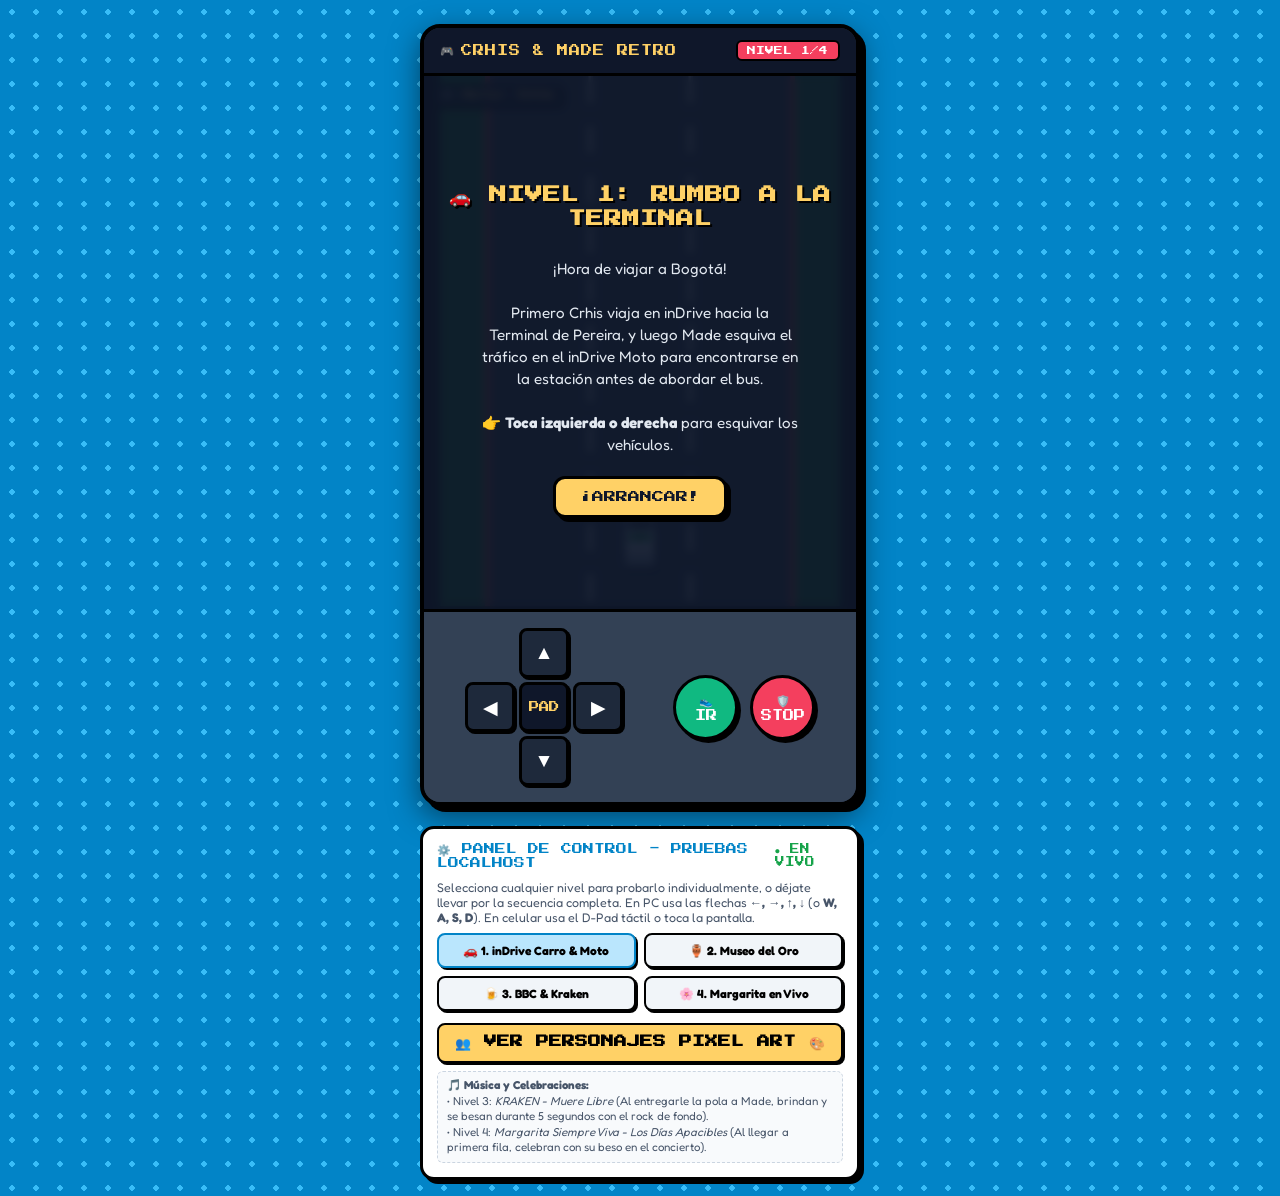
==== test-minijuegos.html @ b4dc98af "feat: Integrar minijuegos 2D retro antes de la propuesta y actualizar cancion de Vineta 2 a Bruno Ma" ====
<!DOCTYPE html>
<html lang="es">
<head>
  <meta charset="UTF-8">
  <meta name="viewport" content="width=device-width, initial-scale=1.0, maximum-scale=1.0, user-scalable=no">
  <title>🧪 Laboratorio de Minijuegos 2D Pixel Art - Crhis & Made</title>
  
  <!-- Fuentes Retro -->
  <link rel="preconnect" href="https://fonts.googleapis.com">
  <link rel="preconnect" href="https://fonts.gstatic.com" crossorigin>
  <link href="https://fonts.googleapis.com/css2?family=Fredoka:wght@400;600;700&family=Press+Start+2P&display=swap" rel="stylesheet">
  
  <link rel="stylesheet" href="minijuegos.css">
</head>
<body class="game-page-body">

  <div class="arcade-wrapper">
    
    <!-- Encabezado del Arcade -->
    <header class="arcade-header">
      <div class="arcade-brand">
        <span>🎮</span>
        <span>CRHIS & MADE RETRO</span>
      </div>
      <div class="level-indicator-badge" id="hudLevelTag">NIVEL 1/4</div>
    </header>

    <!-- Pantalla del Juego (Canvas + HUD + Modales) -->
    <div class="game-screen-area">
      
      <!-- HUD en vivo -->
      <div class="game-hud-overlay">
        <div class="hud-item timer" id="hudParam">🏁 Meta: 500m</div>
        <div class="hud-item volume-meter" id="hudVolume" style="display: none;">🔊 15%</div>
      </div>

      <!-- Pantalla Canvas Pixel Art -->
      <canvas id="gameCanvas"></canvas>

      <!-- Overlay de Mensajes, Instrucciones y Game Over -->
      <div class="game-msg-overlay" id="gameOverlay">
        <h2 class="game-msg-title intro" id="overlayTitle">🚗 NIVEL 1</h2>
        <p class="game-msg-desc" id="overlayDesc">
          Cargando aventura de Crhis y Made...
        </p>
        <button class="game-btn-start" id="overlayStartBtn">¡ARRANCAR!</button>
      </div>

    </div>

    <!-- Zona de Controles Táctiles para Celular -->
    <div class="arcade-controls-area">
      <div class="controls-row">
        
        <!-- D-PAD VIRTUAL -->
        <div class="dpad-container">
          <div></div>
          <button class="dpad-btn" id="dpadUp" aria-label="Arriba">▲</button>
          <div></div>
          <button class="dpad-btn" id="dpadLeft" aria-label="Izquierda">◀</button>
          <div class="dpad-btn center-btn">PAD</div>
          <button class="dpad-btn" id="dpadRight" aria-label="Derecha">▶</button>
          <div></div>
          <button class="dpad-btn" id="dpadDown" aria-label="Abajo">▼</button>
          <div></div>
        </div>

        <!-- BOTONES DE ACCIÓN (DETENERSE / FRENAR EN ZONAS SEGURAS O AVANZAR) -->
        <div class="action-buttons-group">
          <button class="game-action-btn btn-speed" id="btnActionWalk">
            <span>👟</span>
            <span>IR</span>
          </button>
          <button class="game-action-btn btn-stop" id="btnActionStop">
            <span>🛡️</span>
            <span>STOP</span>
          </button>
        </div>

      </div>
    </div>

  </div>

  <!-- PANEL DE PRUEBAS PARA CRISTIAN (LOCALHOST) -->
  <section class="dev-test-panel">
    <div class="dev-test-title">
      <span>⚙️ PANEL DE CONTROL - PRUEBAS LOCALHOST</span>
      <span style="font-size: 0.6rem; color: #16a34a;">● EN VIVO</span>
    </div>
    
    <p style="font-size: 0.78rem; color: #475569; margin-bottom: 0.5rem;">
      Selecciona cualquier nivel para probarlo individualmente, o déjate llevar por la secuencia completa. En PC usa las flechas <strong>←, →, ↑, ↓</strong> (o <strong>W, A, S, D</strong>). En celular usa el D-Pad táctil o toca la pantalla.
    </p>

    <div class="dev-buttons-grid">
      <button class="dev-btn active" id="devBtnLevel1" onclick="gameInstance.setupLevel(1)">
        🚗 1. inDrive Carro & Moto
      </button>
      <button class="dev-btn" id="devBtnLevel2" onclick="gameInstance.setupLevel(2)">
        🏺 2. Museo del Oro
      </button>
      <button class="dev-btn" id="devBtnLevel3" onclick="gameInstance.setupLevel(3)">
        🍺 3. BBC & Kraken
      </button>
      <button class="dev-btn" id="devBtnLevel4" onclick="gameInstance.setupLevel(4)">
        🌸 4. Margarita en Vivo
      </button>
    </div>

    <div style="margin: 0.75rem 0 0.5rem 0;">
      <button class="dev-btn" onclick="openCharacterGallery()" style="width: 100%; background: #ffd166; font-size: 0.8rem; font-family: var(--font-pixel); padding: 0.6rem;">
        👥 VER PERSONAJES PIXEL ART 🎨
      </button>
    </div>

    <div class="audio-debug-info">
      <strong>🎵 Música y Celebraciones:</strong><br>
      • Nivel 3: <em>KRAKEN - Muere Libre</em> (Al entregarle la pola a Made, brindan y se besan durante 5 segundos con el rock de fondo).<br>
      • Nivel 4: <em>Margarita Siempre Viva - Los Días Apacibles</em> (Al llegar a primera fila, celebran con su beso en el concierto).
    </div>
  </section>

  <!-- MODAL: GALERÍA DE PERSONAJES PIXEL ART -->
  <div class="game-msg-overlay hidden" id="galleryModal" style="z-index: 50; overflow-y: auto; padding: 1rem;">
    <div style="background: #1e293b; border: 3px solid #000; border-radius: 16px; padding: 1.25rem; max-width: 380px; width: 100%; text-align: center; box-shadow: 6px 6px 0 #000;">
      <h2 style="font-family: var(--font-pixel); font-size: 0.85rem; color: #ffd166; margin-bottom: 0.5rem;">
        🎨 PERSONAJES PIXEL ART 2D
      </h2>
      <p style="font-size: 0.8rem; color: #cbd5e1; margin-bottom: 1rem;">
        Modelos adaptados con peinado de lado, gafitas, buso de capota, vestidito y los 4 rockeros para los escenarios:
      </p>

      <img src="images/sprites_sheet_concept.jpg" alt="Hoja de Sprites Concepto" style="width: 100%; border: 2px solid #000; border-radius: 8px; margin-bottom: 1rem; image-rendering: pixelated; box-shadow: 2px 2px 0 #000;">

      <div style="text-align: left; font-size: 0.75rem; color: #e2e8f0; line-height: 1.5; background: #0f172a; padding: 0.75rem; border-radius: 8px; border: 1.5px solid #334155; margin-bottom: 1rem;">
        • <strong>Crhis:</strong> Peinado de lado, gafas de marco grueso, buso con capota, jeans y tenis.<br>
        • <strong>Made:</strong> Cabello negro, vestidito campesino celeste con hombros descubiertos, aretes dorados.<br>
        • <strong>Rockero Cresta:</strong> Punk con cresta mohawk roja, lados rapados, chaqueta con tachas.<br>
        • <strong>Rockero Melenudo:</strong> Heavy metalero con melena larga y camiseta negra de banda.<br>
        • <strong>Rockera Pelo Rojo:</strong> Chica alternativa con cabello rojo fuego y corset.<br>
        • <strong>Rockera Pelo Violeta:</strong> Chica con cabello morado eléctrico y chaleco rockero.
      </div>

      <button class="game-btn-start" onclick="closeCharacterGallery()" style="width: 100%;">
        ¡VOLVER AL JUEGO! 🎮
      </button>
    </div>
  </div>

  <script>
    function openCharacterGallery() {
      document.getElementById('galleryModal').classList.remove('hidden');
    }
    function closeCharacterGallery() {
      document.getElementById('galleryModal').classList.add('hidden');
    }
  </script>

  <script src="minijuegos.js"></script>
</body>
</html>
---- minijuegos.css ----
/* ============================================================
   ESTILOS DE MINIJUEGOS EN PIXEL ART (2D MOBILE & DESKTOP)
   ============================================================ */

:root {
  --game-bg: #0f172a;
  --accent-blue: #38bdf8;
  --accent-yellow: #ffd166;
  --accent-pink: #f43f5e;
  --accent-green: #10b981;
  --font-pixel: 'Press Start 2P', monospace, sans-serif;
  --font-retro: 'Fredoka', cursive, sans-serif;
}

.arcade-wrapper,
.arcade-wrapper *,
.dev-test-panel,
.dev-test-panel * {
  box-sizing: border-box;
  user-select: none;
  -webkit-user-select: none;
}

/* Sección Arcade integrada en el Cómic */
.minigames-arcade-section {
  width: 100%;
  max-width: 680px;
  margin: 2rem auto;
  padding: 0 0.5rem;
  box-sizing: border-box;
}

.arcade-intro-card {
  background: #ffffff;
  border: 3.5px solid var(--dark, #0f172a);
  border-radius: 18px;
  box-shadow: 6px 6px 0px var(--dark, #0f172a);
  padding: 1.5rem 1rem;
  text-align: center;
  margin-bottom: 1.25rem;
}

body.game-page-body {
  background: #0284c7;
  background-image: 
    radial-gradient(#38bdf8 15%, transparent 16%),
    radial-gradient(#0284c7 15%, transparent 16%);
  background-size: 24px 24px;
  background-position: 0 0, 12px 12px;
  font-family: var(--font-retro);
  color: #fff;
  min-height: 100vh;
  display: flex;
  flex-direction: column;
  align-items: center;
  justify-content: flex-start;
  padding: 0.5rem;
  overflow-x: hidden;
}

/* Contenedor Principal tipo GameBoy / Arcade Celular */
.arcade-wrapper {
  width: 100%;
  max-width: 440px;
  background: #1e293b;
  border: 4px solid #000;
  border-radius: 20px;
  box-shadow: 0 10px 30px rgba(0,0,0,0.5), 6px 6px 0px #000;
  display: flex;
  flex-direction: column;
  overflow: hidden;
  margin: 0.5rem auto;
}

/* Header del Arcade */
.arcade-header {
  background: #0f172a;
  padding: 0.75rem 1rem;
  border-bottom: 3px solid #000;
  display: flex;
  align-items: center;
  justify-content: space-between;
}

.arcade-brand {
  font-family: var(--font-pixel);
  font-size: 0.7rem;
  color: var(--accent-yellow);
  letter-spacing: 1px;
  display: flex;
  align-items: center;
  gap: 0.4rem;
}

.level-indicator-badge {
  background: var(--accent-pink);
  color: #fff;
  font-family: var(--font-pixel);
  font-size: 0.55rem;
  padding: 0.25rem 0.6rem;
  border-radius: 6px;
  border: 2px solid #000;
}

/* Pantalla del Juego (Canvas) */
.game-screen-area {
  position: relative;
  width: 100%;
  background: #050b14;
  display: flex;
  justify-content: center;
  align-items: center;
  overflow: hidden;
}

#gameCanvas {
  display: block;
  width: 100%;
  max-width: 400px;
  height: auto;
  aspect-ratio: 3 / 4;
  image-rendering: pixelated;
  image-rendering: crisp-edges;
  background: #000;
  border-bottom: 3px solid #000;
}

/* HUD Superior sobre el Canvas */
.game-hud-overlay {
  position: absolute;
  top: 8px;
  left: 8px;
  right: 8px;
  display: flex;
  justify-content: space-between;
  align-items: center;
  pointer-events: none;
  z-index: 10;
}

.hud-item {
  background: rgba(15, 23, 42, 0.85);
  border: 2px solid #000;
  border-radius: 6px;
  padding: 0.25rem 0.5rem;
  font-family: var(--font-pixel);
  font-size: 0.58rem;
  color: #fff;
  box-shadow: 2px 2px 0 #000;
  display: flex;
  align-items: center;
  gap: 0.35rem;
}

.hud-item.timer {
  color: var(--accent-yellow);
}

.hud-item.distance {
  color: var(--accent-blue);
}

.hud-item.volume-meter {
  color: var(--accent-green);
}

/* Modales y Mensajes Flotantes sobre el Canvas */
.game-msg-overlay {
  position: absolute;
  inset: 0;
  background: rgba(15, 23, 42, 0.92);
  display: flex;
  flex-direction: column;
  align-items: center;
  justify-content: center;
  text-align: center;
  padding: 1.5rem;
  z-index: 20;
  backdrop-filter: blur(4px);
}

.game-msg-overlay.hidden {
  display: none !important;
}

.game-msg-title {
  font-family: var(--font-pixel);
  font-size: 1.1rem;
  margin-bottom: 0.75rem;
  line-height: 1.4;
  text-shadow: 2px 2px 0 #000;
}

.game-msg-title.success {
  color: var(--accent-green);
}

.game-msg-title.fail {
  color: var(--accent-pink);
}

.game-msg-title.intro {
  color: var(--accent-yellow);
}

.game-msg-desc {
  font-size: 0.95rem;
  line-height: 1.45;
  color: #e2e8f0;
  margin-bottom: 1.25rem;
  max-width: 320px;
}

.game-btn-start {
  background: var(--accent-yellow);
  color: #0f172a;
  border: 3px solid #000;
  border-radius: 12px;
  padding: 0.75rem 1.5rem;
  font-family: var(--font-pixel);
  font-size: 0.75rem;
  cursor: pointer;
  box-shadow: 4px 4px 0 #000;
  transition: transform 0.1s, box-shadow 0.1s;
}

.game-btn-start:active {
  transform: translate(2px, 2px);
  box-shadow: 2px 2px 0 #000;
}

/* Zona de Controles Táctiles (GamePad para Móviles) */
.arcade-controls-area {
  background: #334155;
  padding: 1rem;
  display: flex;
  flex-direction: column;
  gap: 0.75rem;
  border-top: 3px solid #000;
}

.controls-row {
  display: flex;
  justify-content: space-around;
  align-items: center;
}

/* D-PAD Virtual */
.dpad-container {
  display: grid;
  grid-template-columns: repeat(3, 50px);
  grid-template-rows: repeat(3, 50px);
  gap: 4px;
}

.dpad-btn {
  background: #1e293b;
  border: 3px solid #000;
  border-radius: 8px;
  color: #fff;
  font-size: 1.2rem;
  display: flex;
  align-items: center;
  justify-content: center;
  cursor: pointer;
  box-shadow: 2px 2px 0 #000;
  touch-action: manipulation;
}

.dpad-btn:active, .dpad-btn.pressed {
  background: var(--accent-yellow);
  color: #000;
  transform: translate(1px, 1px);
  box-shadow: 1px 1px 0 #000;
}

.dpad-btn.center-btn {
  background: #0f172a;
  font-size: 0.65rem;
  font-family: var(--font-pixel);
  color: var(--accent-yellow);
}

/* Botones de Acción (A / B / Freno) */
.action-buttons-group {
  display: flex;
  gap: 0.75rem;
  align-items: center;
}

.game-action-btn {
  width: 65px;
  height: 65px;
  border-radius: 50%;
  border: 3px solid #000;
  font-family: var(--font-pixel);
  font-size: 0.7rem;
  color: #fff;
  cursor: pointer;
  display: flex;
  flex-direction: column;
  align-items: center;
  justify-content: center;
  gap: 2px;
  box-shadow: 3px 3px 0 #000;
  touch-action: manipulation;
}

.game-action-btn.btn-stop {
  background: var(--accent-pink);
}

.game-action-btn.btn-speed {
  background: var(--accent-green);
}

.game-action-btn:active, .game-action-btn.pressed {
  transform: translate(2px, 2px);
  box-shadow: 1px 1px 0 #000;
}

/* Barra de Pruebas de Desarrollo (Para Cristian probar cada minijuego) */
.dev-test-panel {
  width: 100%;
  max-width: 440px;
  background: #ffffff;
  color: #0f172a;
  border: 3px solid #000;
  border-radius: 14px;
  padding: 0.85rem;
  margin-top: 0.75rem;
  box-shadow: 4px 4px 0 #000;
  font-size: 0.85rem;
}

.dev-test-title {
  font-family: var(--font-pixel);
  font-size: 0.68rem;
  color: #0284c7;
  margin-bottom: 0.5rem;
  display: flex;
  align-items: center;
  justify-content: space-between;
}

.dev-buttons-grid {
  display: grid;
  grid-template-columns: repeat(2, 1fr);
  gap: 0.5rem;
  margin-bottom: 0.6rem;
}

.dev-btn {
  background: #f1f5f9;
  border: 2px solid #000;
  border-radius: 8px;
  padding: 0.5rem;
  font-family: var(--font-retro);
  font-weight: 700;
  font-size: 0.75rem;
  cursor: pointer;
  text-align: center;
  box-shadow: 2px 2px 0 #000;
}

.dev-btn:hover {
  background: var(--accent-yellow);
}

.dev-btn.active {
  background: #bae6fd;
  border-color: #0284c7;
}

.audio-debug-info {
  background: #f8fafc;
  border: 1.5px dashed #cbd5e1;
  border-radius: 6px;
  padding: 0.4rem 0.6rem;
  font-size: 0.72rem;
  color: #475569;
  line-height: 1.35;
}
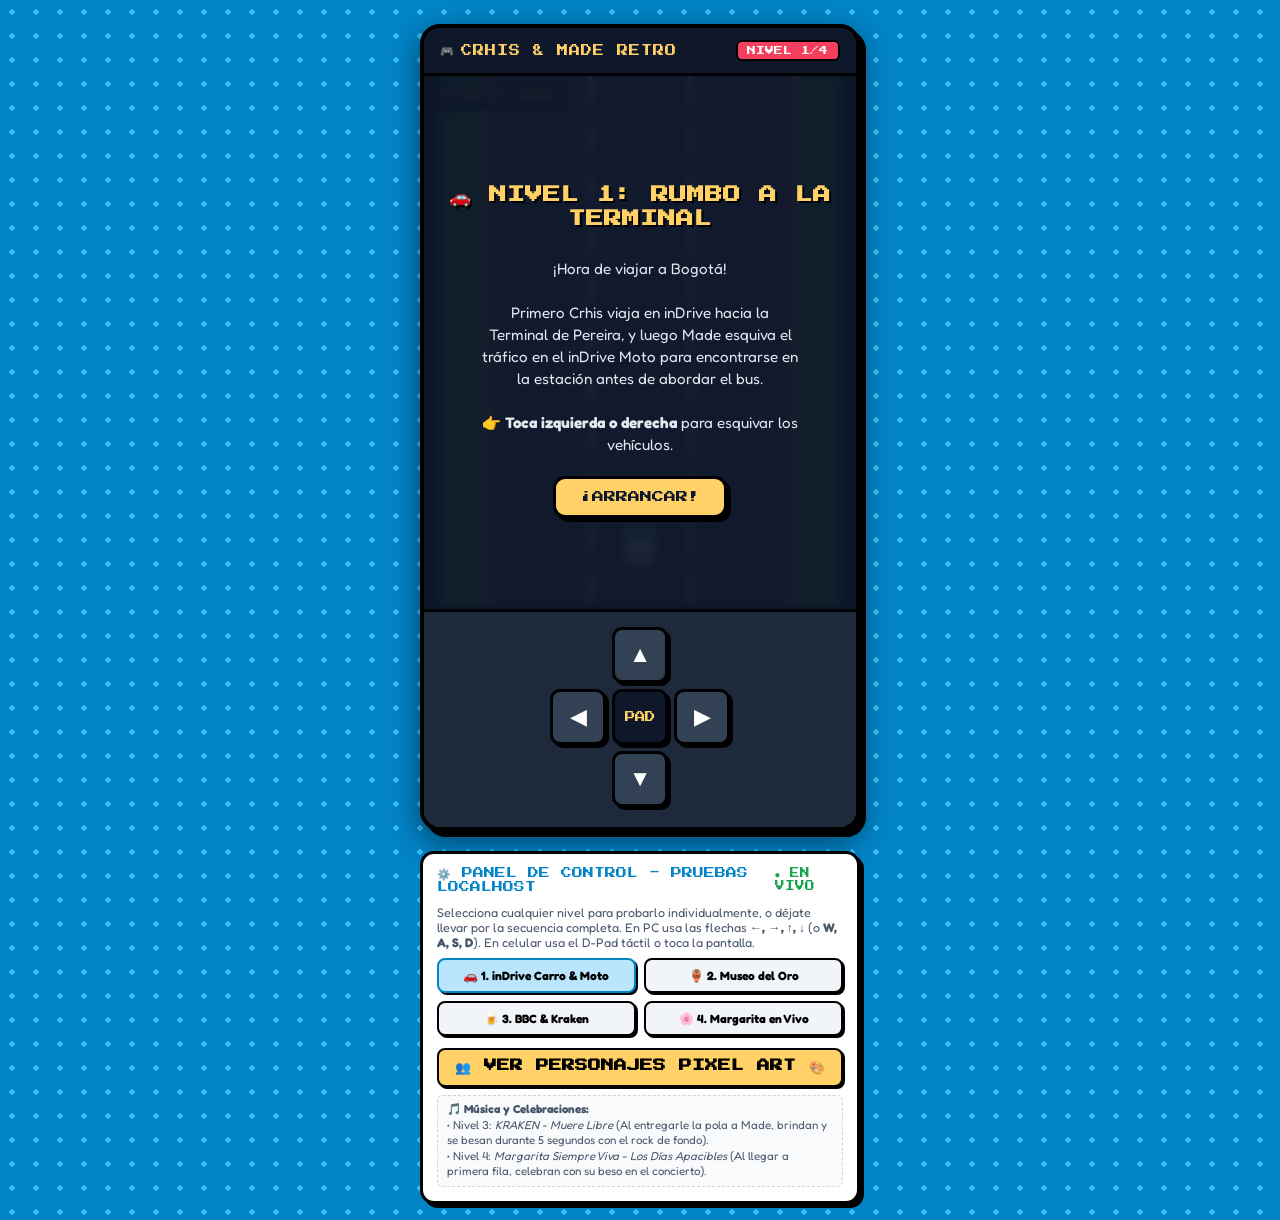
==== commit 31d17edb: "perf: Optimizar velocidad para celular con delta-time, centrar D-pad y quitar botones y volumen inne" ====
--- a/test-minijuegos.html
+++ b/test-minijuegos.html
@@ -31,7 +31,6 @@
       <!-- HUD en vivo -->
       <div class="game-hud-overlay">
         <div class="hud-item timer" id="hudParam">🏁 Meta: 500m</div>
-        <div class="hud-item volume-meter" id="hudVolume" style="display: none;">🔊 15%</div>
       </div>
 
       <!-- Pantalla Canvas Pixel Art -->
@@ -63,18 +62,6 @@
           <div></div>
           <button class="dpad-btn" id="dpadDown" aria-label="Abajo">▼</button>
           <div></div>
-        </div>
-
-        <!-- BOTONES DE ACCIÓN (DETENERSE / FRENAR EN ZONAS SEGURAS O AVANZAR) -->
-        <div class="action-buttons-group">
-          <button class="game-action-btn btn-speed" id="btnActionWalk">
-            <span>👟</span>
-            <span>IR</span>
-          </button>
-          <button class="game-action-btn btn-stop" id="btnActionStop">
-            <span>🛡️</span>
-            <span>STOP</span>
-          </button>
         </div>
 
       </div>
--- a/minijuegos.css
+++ b/minijuegos.css
@@ -160,10 +160,6 @@
   color: var(--accent-blue);
 }
 
-.hud-item.volume-meter {
-  color: var(--accent-green);
-}
-
 /* Modales y Mensajes Flotantes sobre el Canvas */
 .game-msg-overlay {
   position: absolute;
@@ -231,46 +227,50 @@
 
 /* Zona de Controles Táctiles (GamePad para Móviles) */
 .arcade-controls-area {
-  background: #334155;
-  padding: 1rem;
+  background: #1e293b;
+  padding: 0.9rem 1rem 1.25rem 1rem;
   display: flex;
   flex-direction: column;
-  gap: 0.75rem;
+  align-items: center;
   border-top: 3px solid #000;
 }
 
 .controls-row {
   display: flex;
-  justify-content: space-around;
-  align-items: center;
+  justify-content: center;
+  align-items: center;
+  width: 100%;
 }
 
 /* D-PAD Virtual */
 .dpad-container {
   display: grid;
-  grid-template-columns: repeat(3, 50px);
-  grid-template-rows: repeat(3, 50px);
-  gap: 4px;
+  grid-template-columns: repeat(3, 56px);
+  grid-template-rows: repeat(3, 56px);
+  gap: 6px;
+  touch-action: none;
 }
 
 .dpad-btn {
-  background: #1e293b;
-  border: 3px solid #000;
-  border-radius: 8px;
+  background: #334155;
+  border: 3.5px solid #000;
+  border-radius: 10px;
   color: #fff;
-  font-size: 1.2rem;
+  font-size: 1.4rem;
   display: flex;
   align-items: center;
   justify-content: center;
   cursor: pointer;
-  box-shadow: 2px 2px 0 #000;
-  touch-action: manipulation;
+  box-shadow: 3px 3px 0 #000;
+  touch-action: none;
+  -webkit-user-select: none;
+  user-select: none;
 }
 
 .dpad-btn:active, .dpad-btn.pressed {
   background: var(--accent-yellow);
   color: #000;
-  transform: translate(1px, 1px);
+  transform: translate(2px, 2px);
   box-shadow: 1px 1px 0 #000;
 }
 
@@ -279,44 +279,6 @@
   font-size: 0.65rem;
   font-family: var(--font-pixel);
   color: var(--accent-yellow);
-}
-
-/* Botones de Acción (A / B / Freno) */
-.action-buttons-group {
-  display: flex;
-  gap: 0.75rem;
-  align-items: center;
-}
-
-.game-action-btn {
-  width: 65px;
-  height: 65px;
-  border-radius: 50%;
-  border: 3px solid #000;
-  font-family: var(--font-pixel);
-  font-size: 0.7rem;
-  color: #fff;
-  cursor: pointer;
-  display: flex;
-  flex-direction: column;
-  align-items: center;
-  justify-content: center;
-  gap: 2px;
-  box-shadow: 3px 3px 0 #000;
-  touch-action: manipulation;
-}
-
-.game-action-btn.btn-stop {
-  background: var(--accent-pink);
-}
-
-.game-action-btn.btn-speed {
-  background: var(--accent-green);
-}
-
-.game-action-btn:active, .game-action-btn.pressed {
-  transform: translate(2px, 2px);
-  box-shadow: 1px 1px 0 #000;
 }
 
 /* Barra de Pruebas de Desarrollo (Para Cristian probar cada minijuego) */
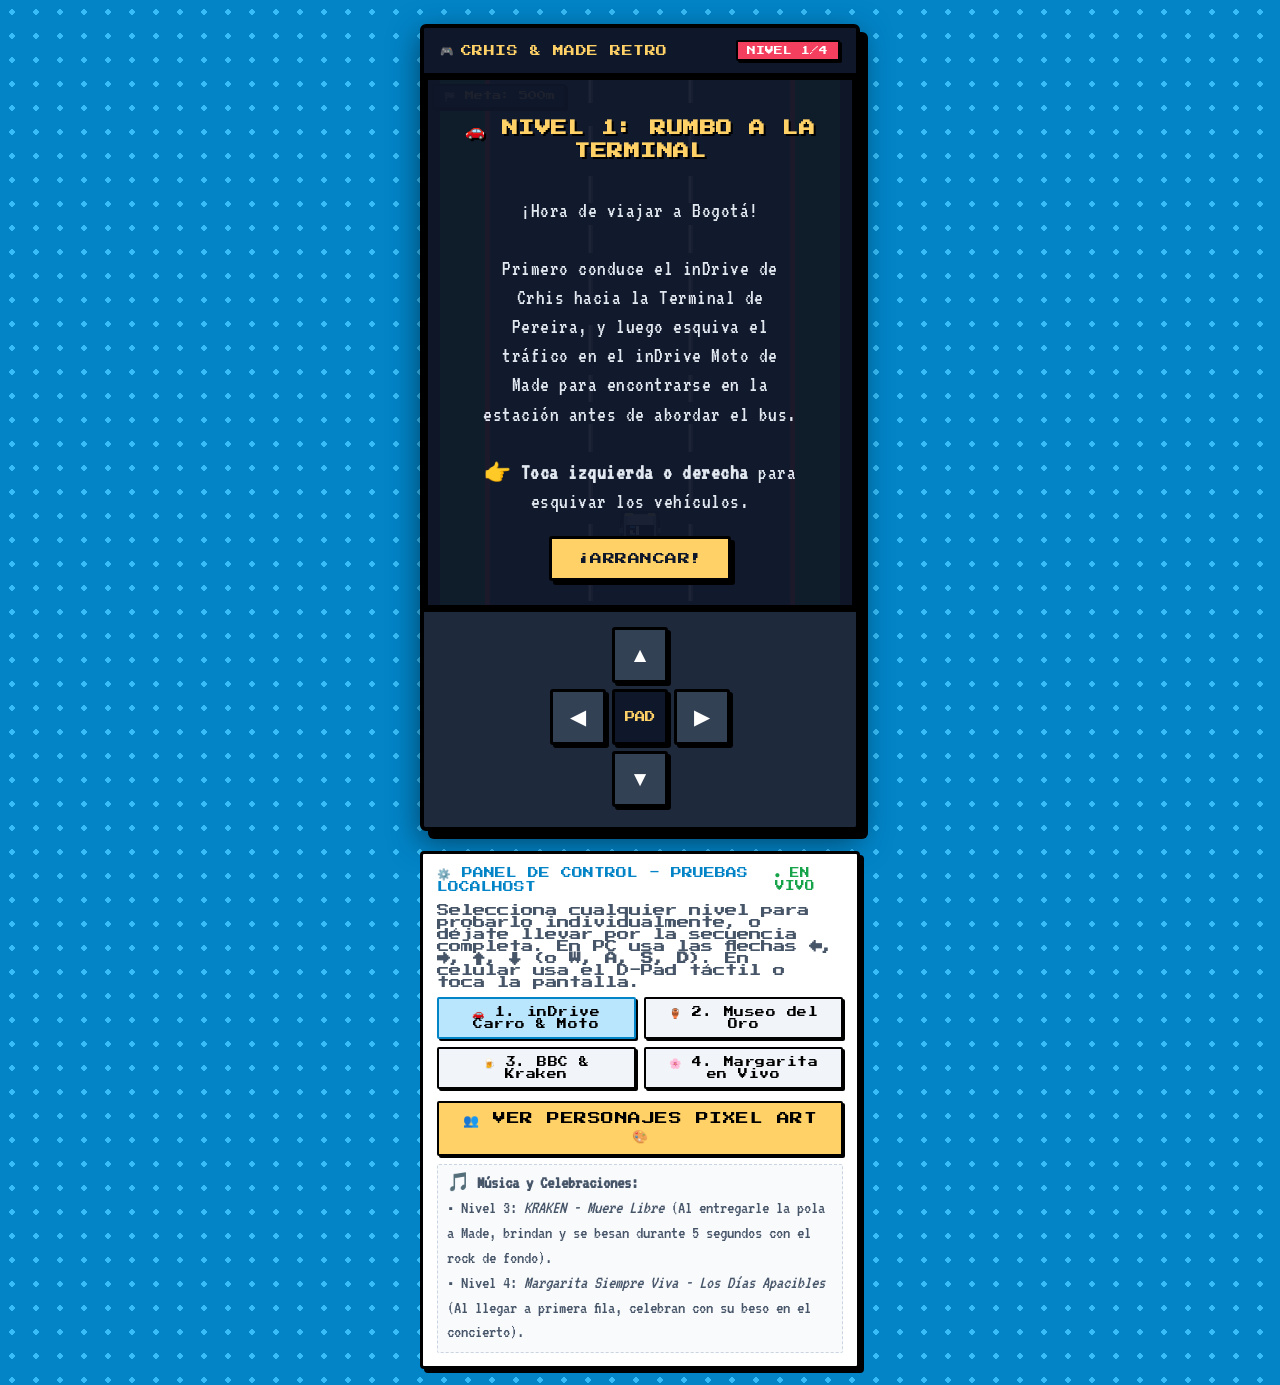
==== commit 611b3088: "style: Recuperar diseno y estetica 8-bit en ventanas, tarjetas, dialogos y textos con tipografias re" ====
--- a/test-minijuegos.html
+++ b/test-minijuegos.html
@@ -5,10 +5,10 @@
   <meta name="viewport" content="width=device-width, initial-scale=1.0, maximum-scale=1.0, user-scalable=no">
   <title>🧪 Laboratorio de Minijuegos 2D Pixel Art - Crhis & Made</title>
   
-  <!-- Fuentes Retro -->
+  <!-- Fuentes Retro 8-bit & Pixel Art: Press Start 2P, VT323, Fredoka -->
   <link rel="preconnect" href="https://fonts.googleapis.com">
   <link rel="preconnect" href="https://fonts.gstatic.com" crossorigin>
-  <link href="https://fonts.googleapis.com/css2?family=Fredoka:wght@400;600;700&family=Press+Start+2P&display=swap" rel="stylesheet">
+  <link href="https://fonts.googleapis.com/css2?family=Press+Start+2P&family=VT323&family=Fredoka:wght@400;600;700&display=swap" rel="stylesheet">
   
   <link rel="stylesheet" href="minijuegos.css">
 </head>
--- a/minijuegos.css
+++ b/minijuegos.css
@@ -9,7 +9,8 @@
   --accent-pink: #f43f5e;
   --accent-green: #10b981;
   --font-pixel: 'Press Start 2P', monospace, sans-serif;
-  --font-retro: 'Fredoka', cursive, sans-serif;
+  --font-retro: 'Press Start 2P', monospace, sans-serif;
+  --font-pixel-text: 'VT323', monospace, sans-serif;
 }
 
 .arcade-wrapper,
@@ -32,9 +33,9 @@
 
 .arcade-intro-card {
   background: #ffffff;
-  border: 3.5px solid var(--dark, #0f172a);
-  border-radius: 18px;
-  box-shadow: 6px 6px 0px var(--dark, #0f172a);
+  border: 4px solid var(--dark, #0f172a);
+  border-radius: 4px;
+  box-shadow: 6px 6px 0px var(--dark, #0f172a), inset 0 0 0 2px #fff;
   padding: 1.5rem 1rem;
   text-align: center;
   margin-bottom: 1.25rem;
@@ -64,8 +65,8 @@
   max-width: 440px;
   background: #1e293b;
   border: 4px solid #000;
-  border-radius: 20px;
-  box-shadow: 0 10px 30px rgba(0,0,0,0.5), 6px 6px 0px #000;
+  border-radius: 6px;
+  box-shadow: 0 10px 30px rgba(0,0,0,0.5), 8px 8px 0px #000;
   display: flex;
   flex-direction: column;
   overflow: hidden;
@@ -76,7 +77,7 @@
 .arcade-header {
   background: #0f172a;
   padding: 0.75rem 1rem;
-  border-bottom: 3px solid #000;
+  border-bottom: 3.5px solid #000;
   display: flex;
   align-items: center;
   justify-content: space-between;
@@ -84,9 +85,9 @@
 
 .arcade-brand {
   font-family: var(--font-pixel);
-  font-size: 0.7rem;
+  font-size: 0.68rem;
   color: var(--accent-yellow);
-  letter-spacing: 1px;
+  letter-spacing: 0.5px;
   display: flex;
   align-items: center;
   gap: 0.4rem;
@@ -98,8 +99,9 @@
   font-family: var(--font-pixel);
   font-size: 0.55rem;
   padding: 0.25rem 0.6rem;
-  border-radius: 6px;
+  border-radius: 2px;
   border: 2px solid #000;
+  box-shadow: 2px 2px 0 #000;
 }
 
 /* Pantalla del Juego (Canvas) */
@@ -139,10 +141,10 @@
 }
 
 .hud-item {
-  background: rgba(15, 23, 42, 0.85);
+  background: rgba(15, 23, 42, 0.88);
   border: 2px solid #000;
-  border-radius: 6px;
-  padding: 0.25rem 0.5rem;
+  border-radius: 2px;
+  padding: 0.3rem 0.6rem;
   font-family: var(--font-pixel);
   font-size: 0.58rem;
   color: #fff;
@@ -164,7 +166,7 @@
 .game-msg-overlay {
   position: absolute;
   inset: 0;
-  background: rgba(15, 23, 42, 0.92);
+  background: rgba(15, 23, 42, 0.94);
   display: flex;
   flex-direction: column;
   align-items: center;
@@ -172,7 +174,7 @@
   text-align: center;
   padding: 1.5rem;
   z-index: 20;
-  backdrop-filter: blur(4px);
+  border: 4px solid #000;
 }
 
 .game-msg-overlay.hidden {
@@ -181,10 +183,11 @@
 
 .game-msg-title {
   font-family: var(--font-pixel);
-  font-size: 1.1rem;
+  font-size: 1rem;
   margin-bottom: 0.75rem;
   line-height: 1.4;
   text-shadow: 2px 2px 0 #000;
+  letter-spacing: 0.5px;
 }
 
 .game-msg-title.success {
@@ -200,8 +203,10 @@
 }
 
 .game-msg-desc {
-  font-size: 0.95rem;
-  line-height: 1.45;
+  font-family: var(--font-pixel-text);
+  font-size: 1.35rem;
+  line-height: 1.35;
+  letter-spacing: 0.5px;
   color: #e2e8f0;
   margin-bottom: 1.25rem;
   max-width: 320px;
@@ -211,10 +216,11 @@
   background: var(--accent-yellow);
   color: #0f172a;
   border: 3px solid #000;
-  border-radius: 12px;
-  padding: 0.75rem 1.5rem;
+  border-radius: 3px;
+  padding: 0.85rem 1.6rem;
   font-family: var(--font-pixel);
   font-size: 0.75rem;
+  letter-spacing: 0.5px;
   cursor: pointer;
   box-shadow: 4px 4px 0 #000;
   transition: transform 0.1s, box-shadow 0.1s;
@@ -232,7 +238,7 @@
   display: flex;
   flex-direction: column;
   align-items: center;
-  border-top: 3px solid #000;
+  border-top: 3.5px solid #000;
 }
 
 .controls-row {
@@ -254,9 +260,9 @@
 .dpad-btn {
   background: #334155;
   border: 3.5px solid #000;
-  border-radius: 10px;
+  border-radius: 3px;
   color: #fff;
-  font-size: 1.4rem;
+  font-size: 1.3rem;
   display: flex;
   align-items: center;
   justify-content: center;
@@ -288,7 +294,7 @@
   background: #ffffff;
   color: #0f172a;
   border: 3px solid #000;
-  border-radius: 14px;
+  border-radius: 4px;
   padding: 0.85rem;
   margin-top: 0.75rem;
   box-shadow: 4px 4px 0 #000;
@@ -315,11 +321,11 @@
 .dev-btn {
   background: #f1f5f9;
   border: 2px solid #000;
-  border-radius: 8px;
+  border-radius: 2px;
   padding: 0.5rem;
-  font-family: var(--font-retro);
-  font-weight: 700;
-  font-size: 0.75rem;
+  font-family: var(--font-pixel);
+  font-size: 0.62rem;
+  letter-spacing: 0.5px;
   cursor: pointer;
   text-align: center;
   box-shadow: 2px 2px 0 #000;
@@ -337,9 +343,10 @@
 .audio-debug-info {
   background: #f8fafc;
   border: 1.5px dashed #cbd5e1;
-  border-radius: 6px;
+  border-radius: 2px;
   padding: 0.4rem 0.6rem;
-  font-size: 0.72rem;
+  font-family: var(--font-pixel-text);
+  font-size: 1.15rem;
   color: #475569;
   line-height: 1.35;
 }
